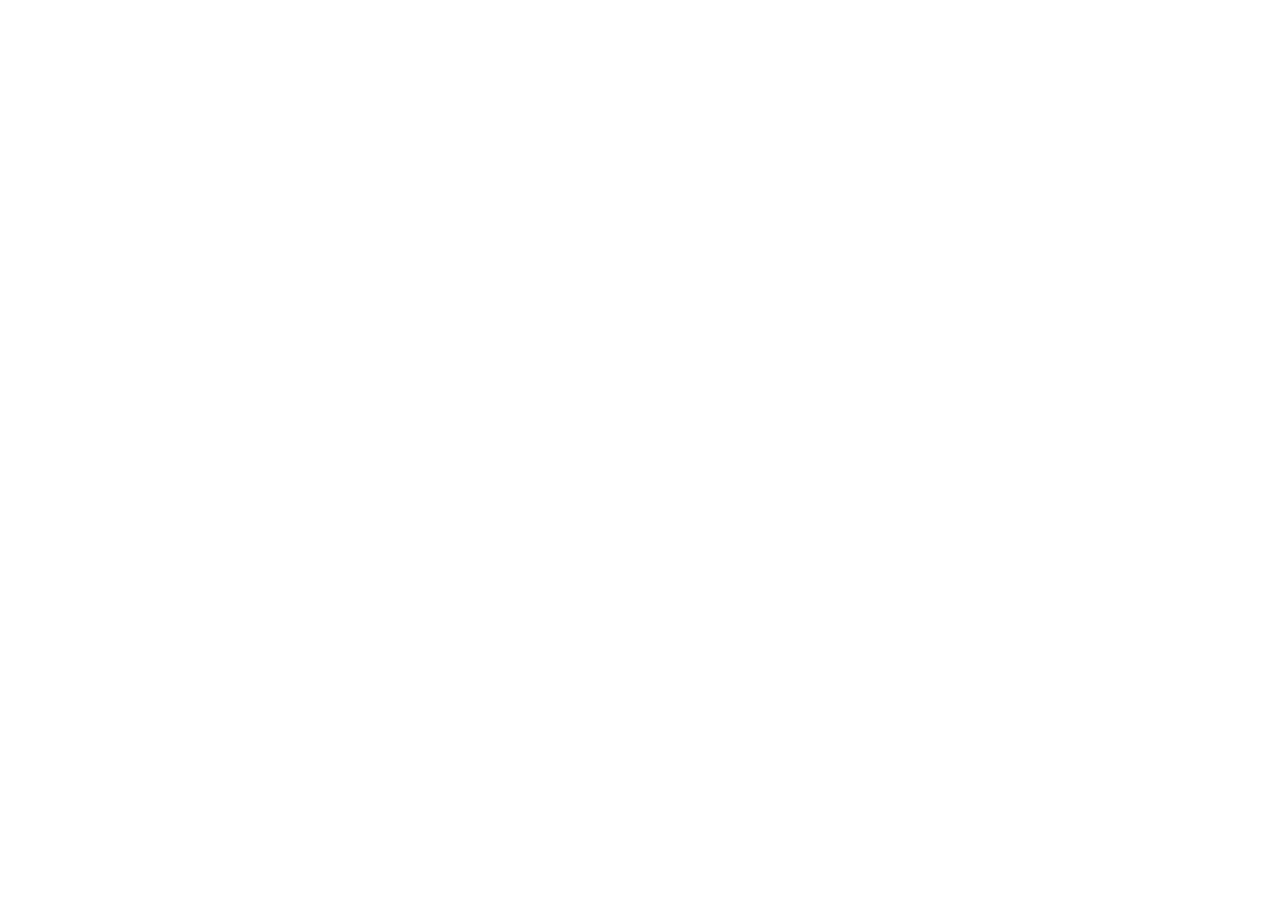
==== admin/index.html @ 10df5130 "Initial portfolio website" ====
<!doctype html>
<html lang="en">
  <head>
    <meta charset="utf-8" />
    <meta name="viewport" content="width=device-width, initial-scale=1" />
    <title>Portfolio Admin</title>
  </head>
  <body>
    <script src="https://identity.netlify.com/v1/netlify-identity-widget.js"></script>
    <script src="https://unpkg.com/decap-cms@^3.6.0/dist/decap-cms.js"></script>
  </body>
</html>
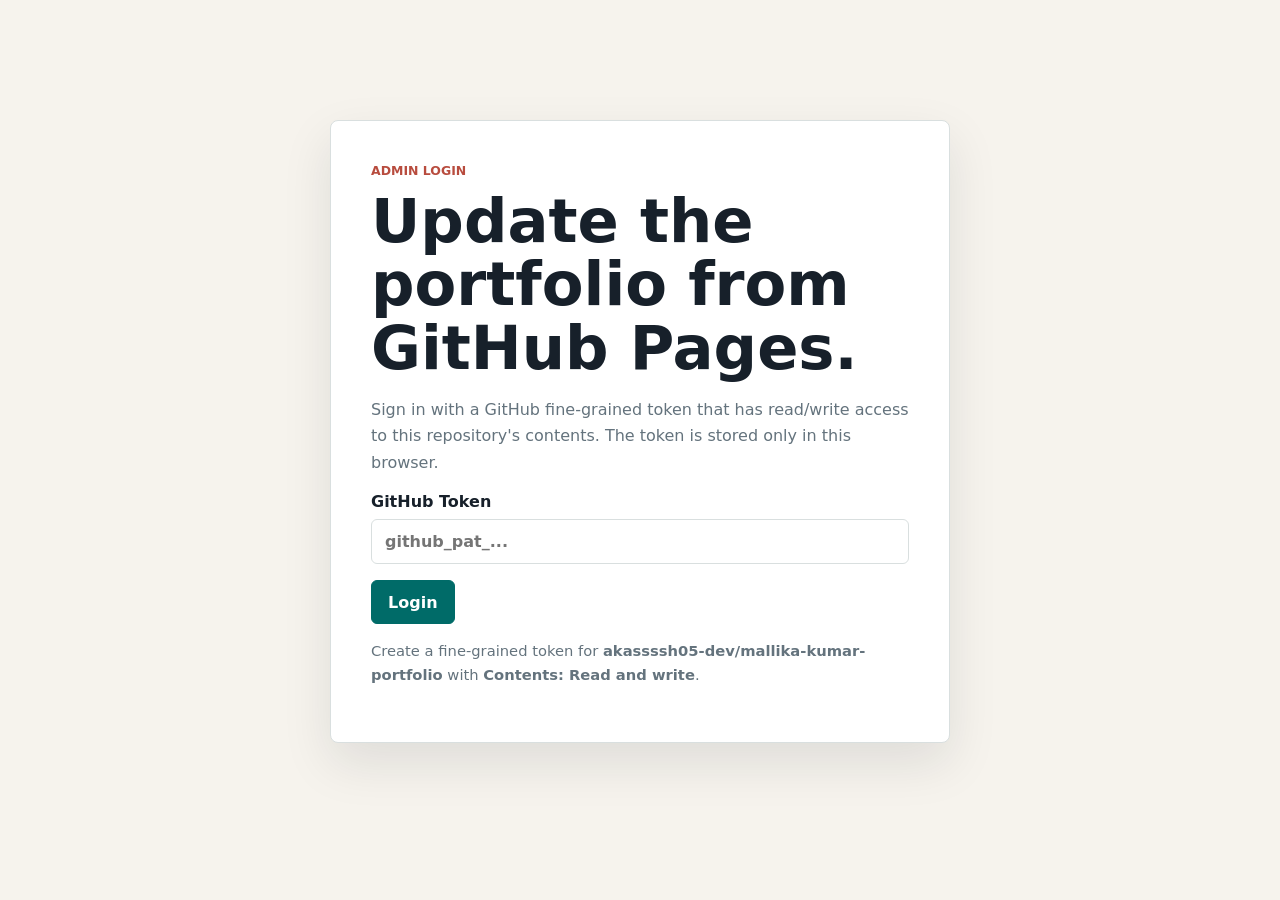
==== commit c2a1d3ab: "Add GitHub Pages admin editor" ====
--- a/admin/index.html
+++ b/admin/index.html
@@ -4,9 +4,68 @@
     <meta charset="utf-8" />
     <meta name="viewport" content="width=device-width, initial-scale=1" />
     <title>Portfolio Admin</title>
+    <link rel="stylesheet" href="admin.css" />
   </head>
   <body>
-    <script src="https://identity.netlify.com/v1/netlify-identity-widget.js"></script>
-    <script src="https://unpkg.com/decap-cms@^3.6.0/dist/decap-cms.js"></script>
+    <main class="admin-shell">
+      <section class="panel login-panel" id="login-panel">
+        <p class="eyebrow">Admin Login</p>
+        <h1>Update the portfolio from GitHub Pages.</h1>
+        <p>
+          Sign in with a GitHub fine-grained token that has read/write access to this repository's contents. The token is
+          stored only in this browser.
+        </p>
+        <label>
+          GitHub Token
+          <input id="token" type="password" autocomplete="off" placeholder="github_pat_..." />
+        </label>
+        <button id="login" type="button">Login</button>
+        <p class="help">
+          Create a fine-grained token for <strong>akassssh05-dev/mallika-kumar-portfolio</strong> with
+          <strong>Contents: Read and write</strong>.
+        </p>
+      </section>
+
+      <section class="panel editor-panel hidden" id="editor-panel">
+        <div class="editor-header">
+          <div>
+            <p class="eyebrow">Portfolio Content</p>
+            <h1>Edit Profile</h1>
+          </div>
+          <button class="ghost" id="logout" type="button">Logout</button>
+        </div>
+
+        <div id="status" class="status" role="status"></div>
+
+        <form id="profile-form">
+          <div class="grid two">
+            <label>Name<input name="name" required /></label>
+            <label>Eyebrow<input name="eyebrow" /></label>
+          </div>
+          <label>Title<textarea name="title" rows="3"></textarea></label>
+          <label>Bio<textarea name="bio" rows="7"></textarea></label>
+
+          <div class="uploads">
+            <label>Upload Profile Image<input id="image-upload" type="file" accept="image/*" /></label>
+            <label>Upload Resume/File<input id="file-upload" type="file" /></label>
+          </div>
+
+          <section class="repeaters">
+            <div data-list="stats" data-fields="value,label"></div>
+            <div data-list="roles" data-fields="title,description"></div>
+            <div data-list="engagements" data-fields="year,title,description"></div>
+            <div data-list="initiatives" data-fields="title,description"></div>
+            <div data-list="awards" data-fields="title,description"></div>
+            <div data-list="research" data-fields="title,description"></div>
+          </section>
+
+          <div class="actions">
+            <button id="save" type="submit">Save to GitHub</button>
+            <a class="site-link" href="../">View Site</a>
+          </div>
+        </form>
+      </section>
+    </main>
+    <script src="admin.js"></script>
   </body>
 </html>
--- a/admin/admin.css
+++ b/admin/admin.css
@@ -0,0 +1,175 @@
+:root {
+  --ink: #17202a;
+  --muted: #64737d;
+  --paper: #f6f3ed;
+  --surface: #ffffff;
+  --line: #d9dfdf;
+  --teal: #006b68;
+  --coral: #b84c3e;
+  --danger: #9f2f24;
+}
+
+* {
+  box-sizing: border-box;
+}
+
+body {
+  margin: 0;
+  background: var(--paper);
+  color: var(--ink);
+  font-family: Inter, system-ui, -apple-system, BlinkMacSystemFont, "Segoe UI", sans-serif;
+}
+
+.admin-shell {
+  min-height: 100vh;
+  padding: clamp(20px, 4vw, 48px);
+}
+
+.panel {
+  width: min(1080px, 100%);
+  margin: 0 auto;
+  padding: clamp(22px, 4vw, 40px);
+  border: 1px solid var(--line);
+  border-radius: 8px;
+  background: var(--surface);
+  box-shadow: 0 20px 50px rgba(23, 32, 42, 0.1);
+}
+
+.login-panel {
+  width: min(620px, 100%);
+  margin-top: 8vh;
+}
+
+.hidden {
+  display: none;
+}
+
+.eyebrow {
+  margin: 0 0 8px;
+  color: var(--coral);
+  font-size: 0.78rem;
+  font-weight: 800;
+  text-transform: uppercase;
+}
+
+h1 {
+  margin: 0 0 14px;
+  font-size: clamp(2rem, 5vw, 3.8rem);
+  line-height: 1.05;
+}
+
+p {
+  color: var(--muted);
+  line-height: 1.65;
+}
+
+label {
+  display: grid;
+  gap: 8px;
+  margin: 16px 0;
+  font-weight: 800;
+}
+
+input,
+textarea {
+  width: 100%;
+  border: 1px solid var(--line);
+  border-radius: 6px;
+  padding: 12px 13px;
+  color: var(--ink);
+  font: inherit;
+}
+
+textarea {
+  resize: vertical;
+}
+
+button,
+.site-link {
+  display: inline-flex;
+  align-items: center;
+  justify-content: center;
+  min-height: 44px;
+  padding: 0 16px;
+  border: 1px solid var(--teal);
+  border-radius: 6px;
+  background: var(--teal);
+  color: #fff;
+  cursor: pointer;
+  font: inherit;
+  font-weight: 800;
+  text-decoration: none;
+}
+
+button.ghost {
+  background: transparent;
+  color: var(--teal);
+}
+
+.editor-header,
+.actions,
+.uploads,
+.repeater-header {
+  display: flex;
+  align-items: center;
+  justify-content: space-between;
+  gap: 18px;
+  flex-wrap: wrap;
+}
+
+.grid.two {
+  display: grid;
+  grid-template-columns: repeat(2, minmax(0, 1fr));
+  gap: 16px;
+}
+
+.status {
+  min-height: 24px;
+  margin: 16px 0;
+  color: var(--muted);
+  font-weight: 700;
+}
+
+.status.error {
+  color: var(--danger);
+}
+
+.repeater {
+  margin-top: 24px;
+  padding-top: 20px;
+  border-top: 1px solid var(--line);
+}
+
+.repeater-row {
+  display: grid;
+  grid-template-columns: minmax(0, 1fr) auto;
+  gap: 12px;
+  align-items: start;
+  margin: 14px 0;
+  padding: 14px;
+  border: 1px solid var(--line);
+  border-radius: 8px;
+  background: #fbfaf7;
+}
+
+.row-fields {
+  display: grid;
+  gap: 10px;
+}
+
+.remove {
+  border-color: var(--danger);
+  background: transparent;
+  color: var(--danger);
+}
+
+.help {
+  font-size: 0.92rem;
+}
+
+@media (max-width: 720px) {
+  .grid.two,
+  .repeater-row {
+    grid-template-columns: 1fr;
+  }
+}
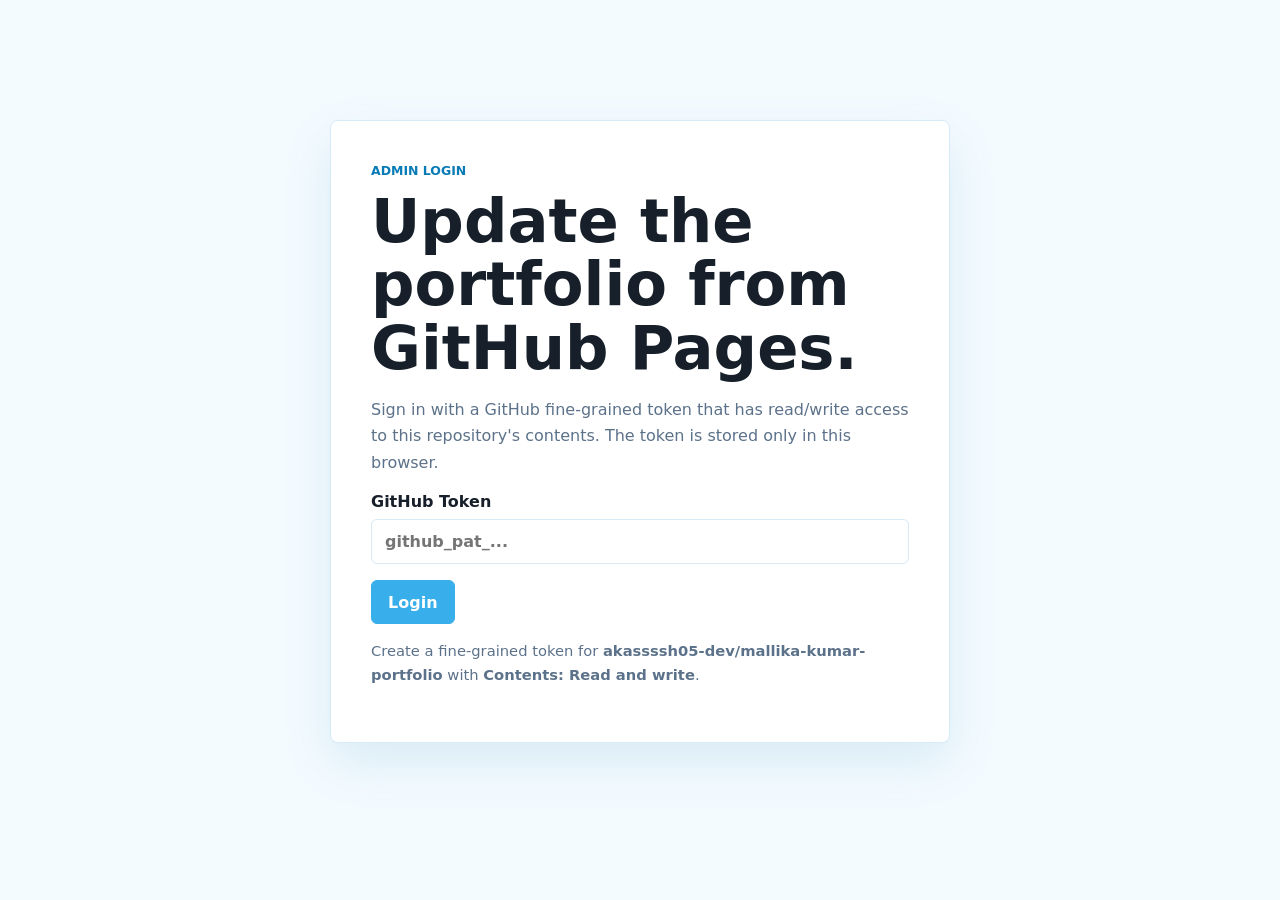
==== commit 1b189a4e: "Refresh design and add research paper files" ====
--- a/admin/index.html
+++ b/admin/index.html
@@ -57,6 +57,7 @@
             <div data-list="initiatives" data-fields="title,description"></div>
             <div data-list="awards" data-fields="title,description"></div>
             <div data-list="research" data-fields="title,description"></div>
+            <div data-list="researchPapers" data-fields="year,title,description,fileUrl"></div>
           </section>
 
           <div class="actions">
--- a/admin/admin.css
+++ b/admin/admin.css
@@ -1,11 +1,11 @@
 :root {
   --ink: #17202a;
-  --muted: #64737d;
-  --paper: #f6f3ed;
+  --muted: #5c728a;
+  --paper: #f4fbff;
   --surface: #ffffff;
-  --line: #d9dfdf;
-  --teal: #006b68;
-  --coral: #b84c3e;
+  --line: #d7eaf7;
+  --teal: #38aeea;
+  --coral: #087bb6;
   --danger: #9f2f24;
 }
 
@@ -32,7 +32,7 @@
   border: 1px solid var(--line);
   border-radius: 8px;
   background: var(--surface);
-  box-shadow: 0 20px 50px rgba(23, 32, 42, 0.1);
+  box-shadow: 0 20px 50px rgba(28, 119, 170, 0.12);
 }
 
 .login-panel {
@@ -149,7 +149,7 @@
   padding: 14px;
   border: 1px solid var(--line);
   border-radius: 8px;
-  background: #fbfaf7;
+  background: #f4fbff;
 }
 
 .row-fields {
